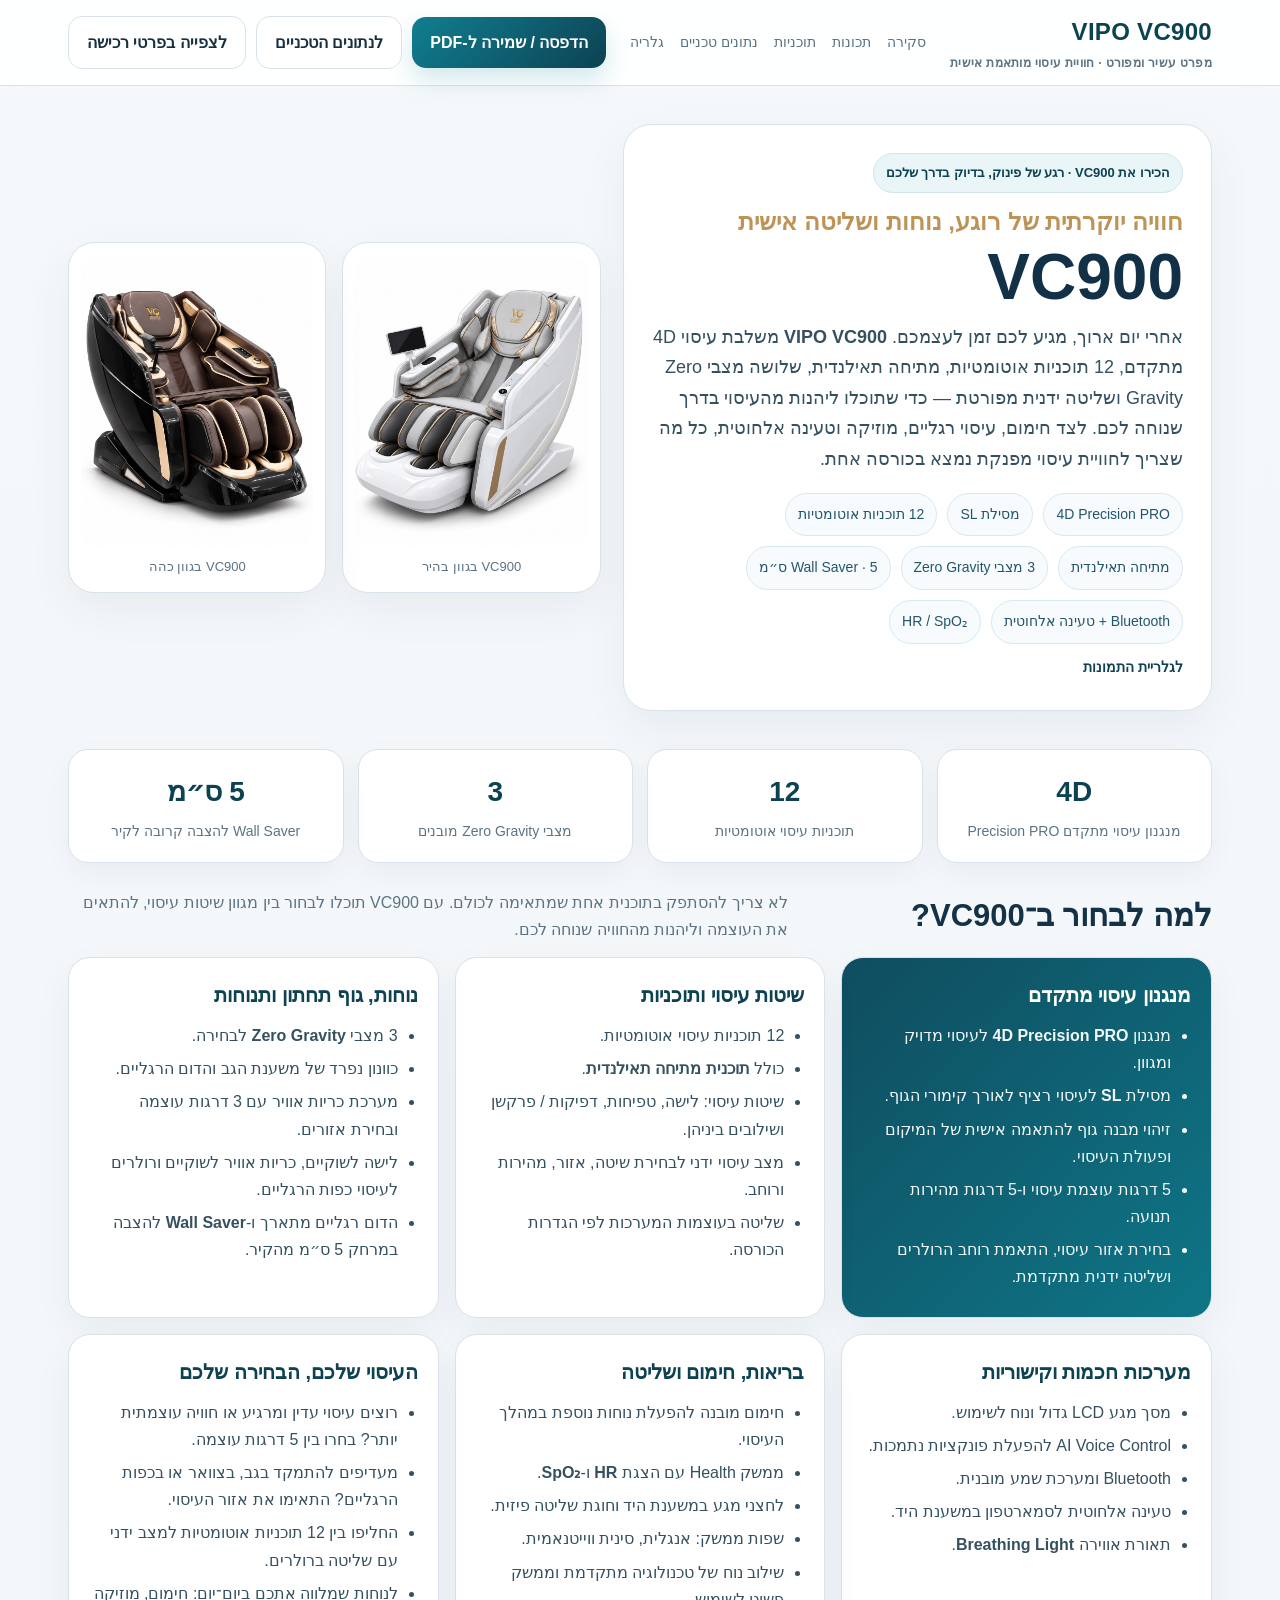
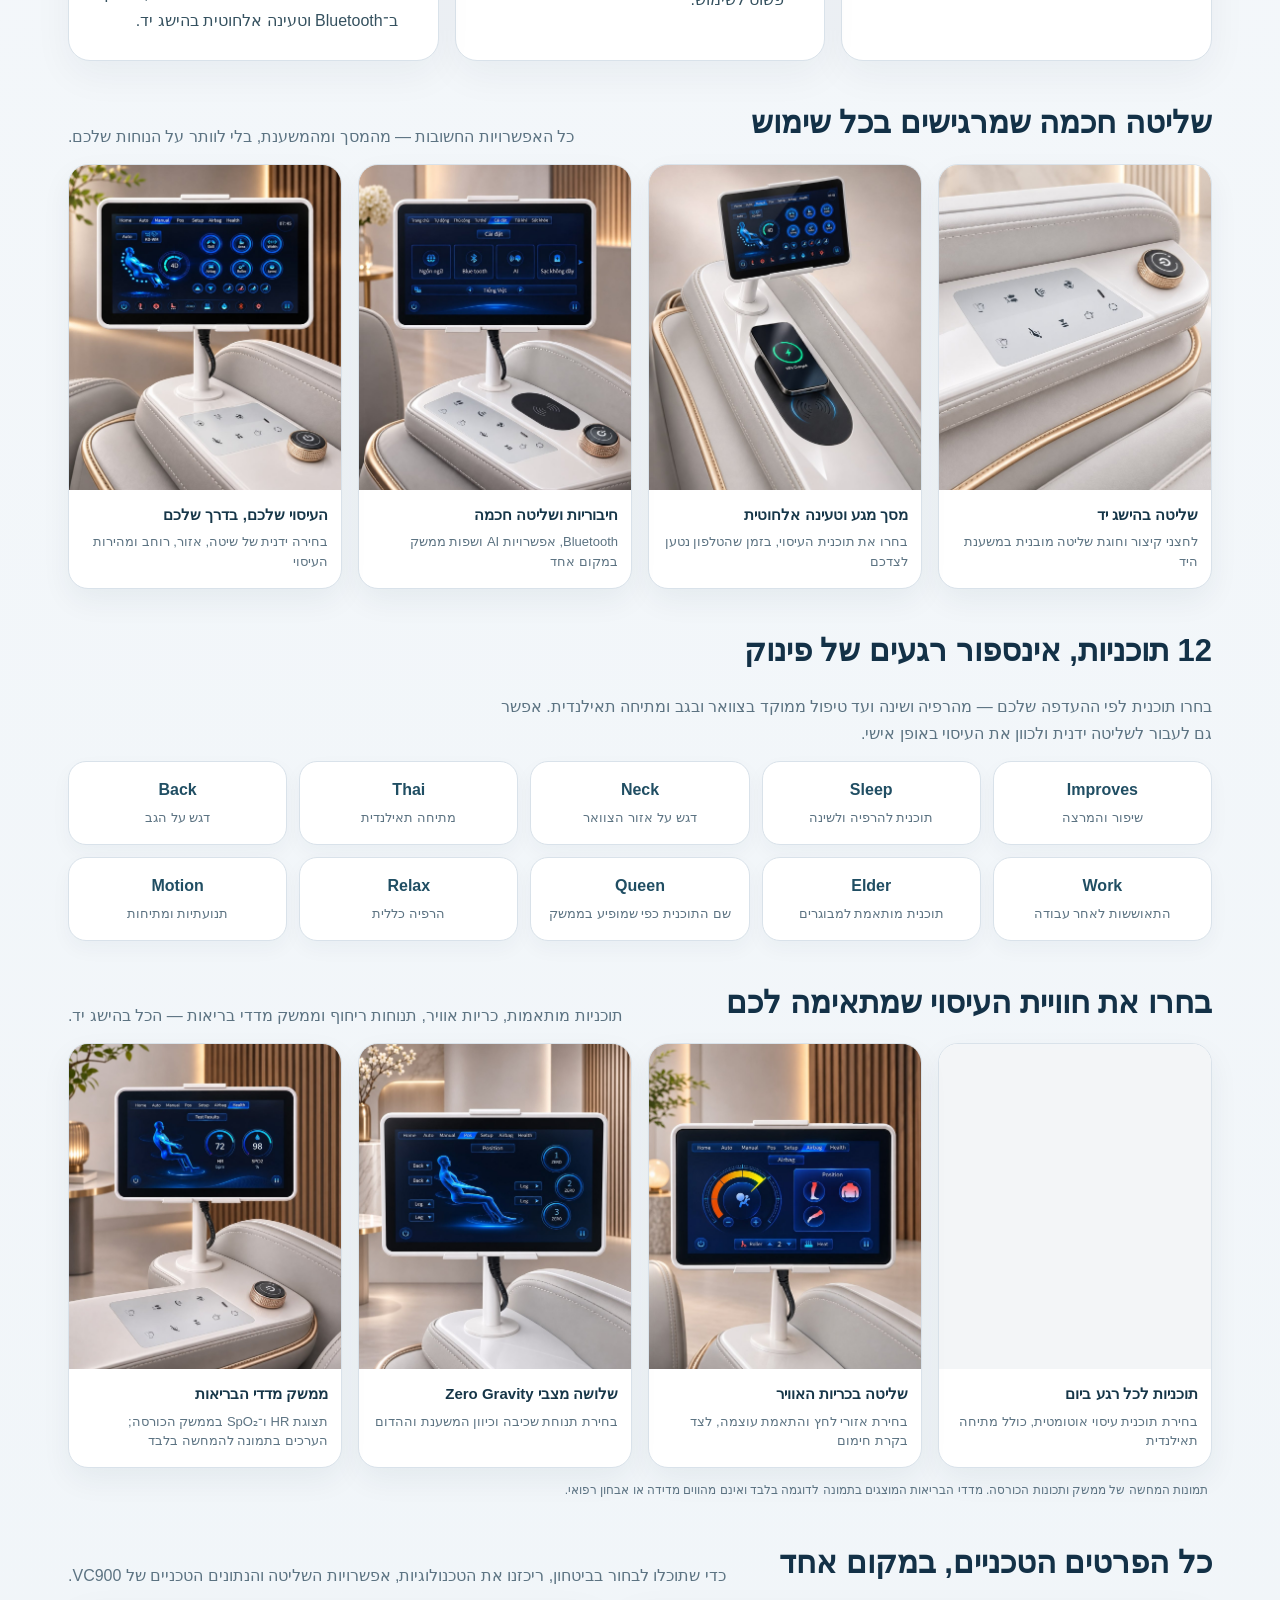
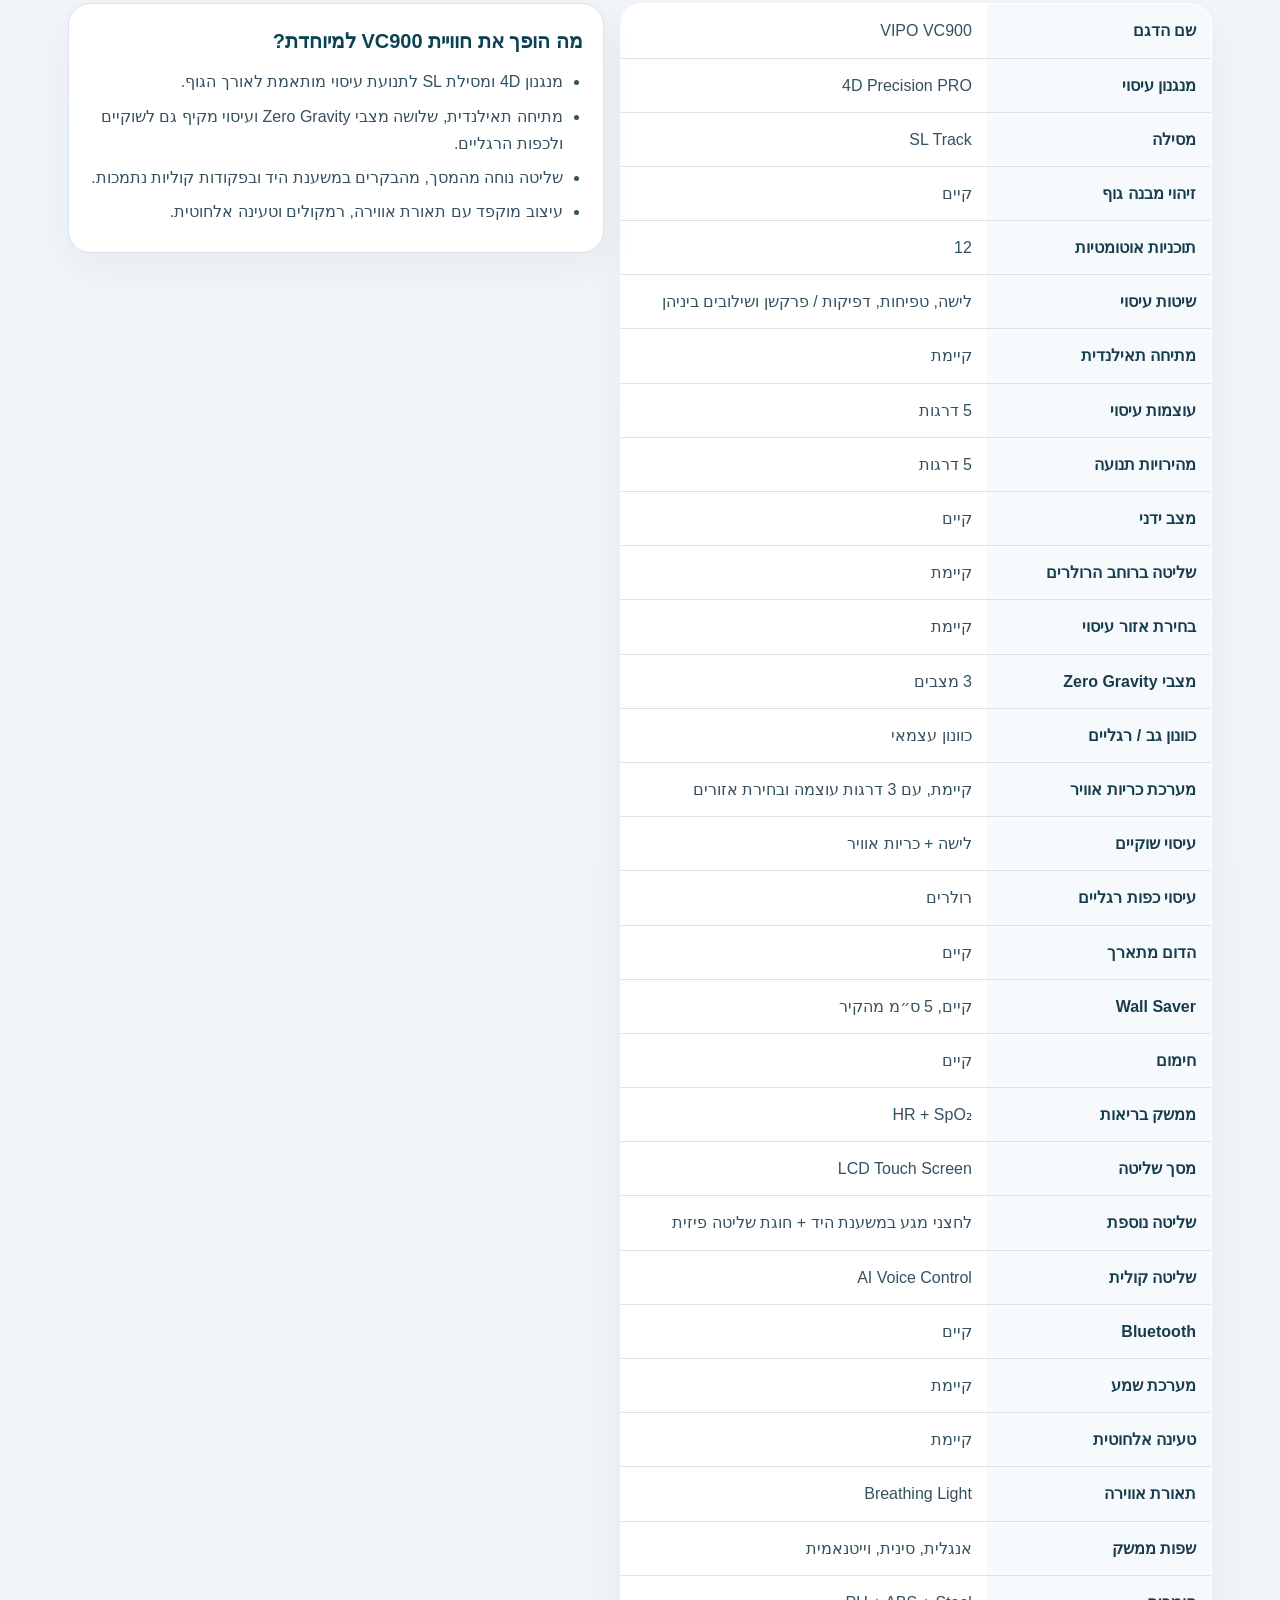
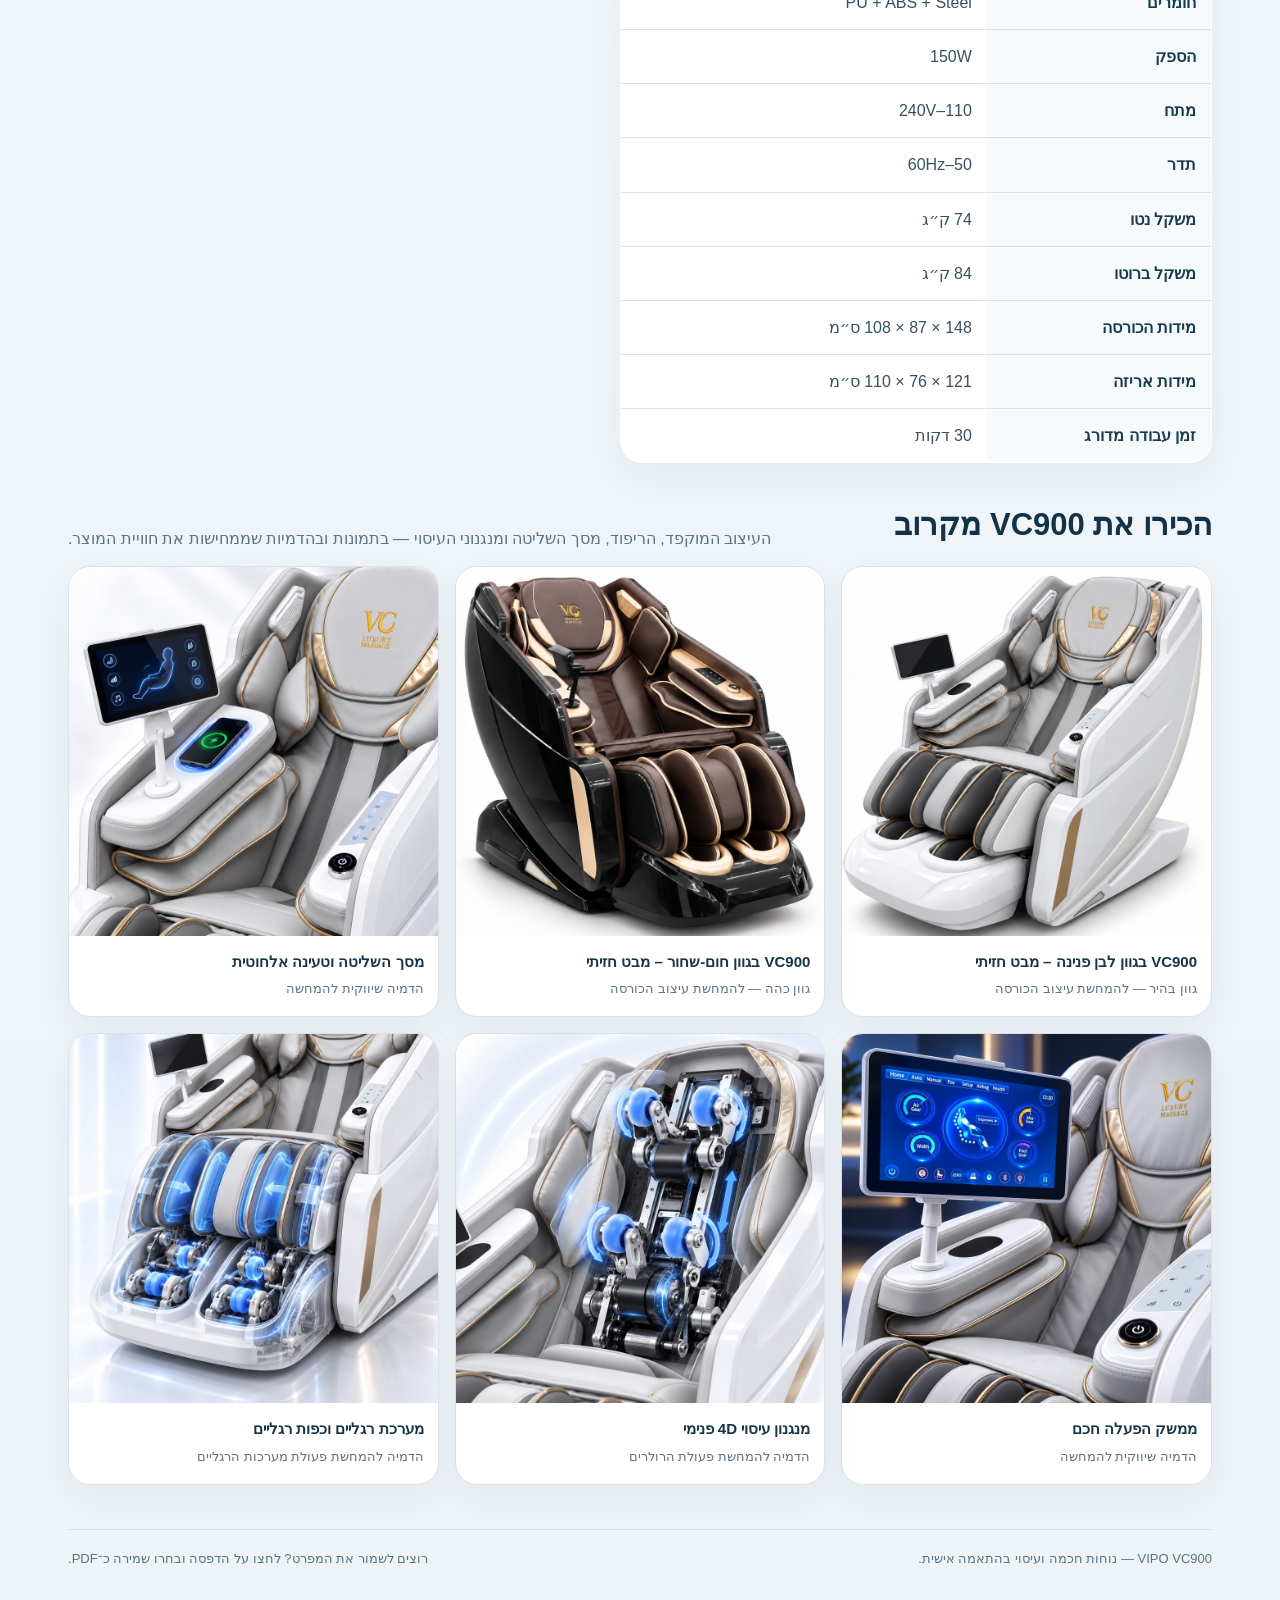
==== catalog.html @ e12b2adc "Add printable VIPO VC900 customer catalog link." ====
<!DOCTYPE html>

<html dir="rtl" lang="he">
<head>
<meta charset="utf-8"/>
<meta content="width=device-width, initial-scale=1" name="viewport"/>
<title>VIPO VC900 | חוויית עיסוי פרימיום אצלכם בבית</title>
<meta content="המפרט הטכני המלא של כורסת העיסוי VIPO VC900 — 4D, מסילת SL, 12 תוכניות, Zero Gravity, Bluetooth, טעינה אלחוטית, חימום ועוד." name="description"/>
<style>
:root{--bg:#f6f8fb;--card:#ffffff;--ink:#163042;--muted:#5c7382;--line:#d9e2ea;--brand:#0d4252;--brand2:#0f7f91;--gold:#be9356;--soft:#eaf5f7;--print:#111;}
*{box-sizing:border-box}
html{scroll-behavior:smooth}
body{margin:0;font-family:Arial,'Noto Sans Hebrew',sans-serif;background:linear-gradient(180deg,#f5f8fb 0%,#edf3f7 100%);color:var(--ink);line-height:1.7}
a{color:inherit;text-decoration:none}
img{max-width:100%;display:block}
.container{max-width:1180px;margin:auto;padding:0 18px 60px}
.topbar{position:sticky;top:0;z-index:30;background:rgba(255,255,255,.88);backdrop-filter:blur(14px);border-bottom:1px solid var(--line)}
.topbar-inner{max-width:1180px;margin:auto;padding:12px 18px;display:flex;justify-content:space-between;align-items:center;gap:14px;flex-wrap:wrap}
.logo{font-size:24px;font-weight:900;letter-spacing:.3px;color:var(--brand)}
.logo small{display:block;font-size:12px;color:var(--muted);font-weight:600}
.nav{display:flex;gap:16px;flex-wrap:wrap;font-size:14px;color:var(--muted)}
.nav a:hover{color:var(--brand2)}
.actions{display:flex;gap:10px;align-items:center;flex-wrap:wrap}
.btn{appearance:none;border:none;border-radius:14px;padding:12px 18px;font:inherit;cursor:pointer;font-weight:700}
.btn-primary{background:linear-gradient(135deg,var(--brand2),var(--brand));color:#fff;box-shadow:0 12px 24px rgba(15,127,145,.18)}
.btn-light{background:#fff;border:1px solid var(--line);color:var(--ink)}
.hero{padding:38px 0 22px;display:grid;grid-template-columns:1.05fr .95fr;gap:22px;align-items:center}
.hero-copy{background:var(--card);border:1px solid var(--line);border-radius:28px;padding:28px 28px 30px;box-shadow:0 18px 45px rgba(16,44,67,.06)}
.eyebrow{display:inline-flex;align-items:center;gap:8px;background:var(--soft);border:1px solid #cfe5eb;color:var(--brand);padding:8px 12px;border-radius:999px;font-size:13px;font-weight:700}
h1{margin:16px 0 10px;font-size:clamp(34px,6.2vw,64px);line-height:1.05;color:#123147}
h1 small{display:block;font-size:clamp(17px,2.7vw,24px);font-weight:700;color:var(--gold);margin-bottom:10px}
.lead{font-size:18px;color:#35515f;margin:0 0 18px}
.pills{display:flex;flex-wrap:wrap;gap:10px;margin:16px 0 0}
.pill{background:#f7fbfd;border:1px solid #d7e9ef;border-radius:999px;padding:9px 12px;font-size:14px;color:#24556a}
.hero-visual{display:grid;grid-template-columns:1fr 1fr;gap:16px}
.hero-visual .panel{background:var(--card);border:1px solid var(--line);border-radius:26px;padding:12px;box-shadow:0 18px 45px rgba(16,44,67,.06)}
.hero-visual img{border-radius:18px;aspect-ratio:4/5;object-fit:cover;width:100%}
.hero-visual .caption{padding:10px 6px 2px;font-size:13px;color:var(--muted);text-align:center}
.grid-metrics{display:grid;grid-template-columns:repeat(4,1fr);gap:14px;margin:16px 0 8px}
.metric{background:var(--card);border:1px solid var(--line);border-radius:20px;padding:18px 16px;text-align:center;box-shadow:0 10px 28px rgba(16,44,67,.05)}
.metric strong{display:block;font-size:28px;color:var(--brand);margin-bottom:4px}
.metric span{display:block;font-size:14px;color:var(--muted)}
.section{padding:18px 0}
.section-title{display:flex;justify-content:space-between;align-items:flex-end;gap:15px;margin-bottom:14px;flex-wrap:wrap}
.section-title h2{margin:0;font-size:31px;color:#133147}
.section-title p{margin:0;color:var(--muted);max-width:720px}
.cards{display:grid;grid-template-columns:repeat(3,1fr);gap:16px}
.card{background:var(--card);border:1px solid var(--line);border-radius:22px;padding:20px;box-shadow:0 14px 38px rgba(16,44,67,.05)}
.card h3{margin:0 0 10px;font-size:20px;color:var(--brand)}
.card ul{margin:0;padding-inline-start:20px}
.card li{margin:6px 0;color:#35515f}
.highlight{background:linear-gradient(135deg,#0f4d5f,#0e7687);color:#fff}
.highlight h3,.highlight li{color:#fff}
.highlight li{opacity:.95}
.programs{display:grid;grid-template-columns:repeat(5,1fr);gap:12px}
.program{background:var(--card);border:1px solid var(--line);border-radius:18px;padding:14px;text-align:center;font-weight:700;color:#204e63;box-shadow:0 8px 20px rgba(16,44,67,.04)}
.program small{display:block;color:var(--muted);font-weight:500;margin-top:4px}
.info-box{background:#fff8ef;border:1px solid #f1e0bb;border-radius:22px;padding:18px 20px;color:#5e5138}
.info-box strong{color:#845f27}
.spec-wrap{display:grid;grid-template-columns:1.05fr .95fr;gap:16px}
.spec-table{width:100%;border-collapse:collapse;background:var(--card);border:1px solid var(--line);border-radius:22px;overflow:hidden;box-shadow:0 14px 38px rgba(16,44,67,.05)}
.spec-table th,.spec-table td{padding:13px 15px;border-bottom:1px solid var(--line);vertical-align:top}
.spec-table tr:last-child th,.spec-table tr:last-child td{border-bottom:none}
.spec-table th{text-align:right;background:#f7fafc;width:38%;color:#173c4d;font-weight:700}
.spec-table td{color:#35515f}
.note-list{margin:0;padding-inline-start:20px}
.note-list li{margin:7px 0;color:#35515f}
.gallery{display:grid;grid-template-columns:repeat(3,1fr);gap:16px}
.gallery-card{margin:0;background:var(--card);border:1px solid var(--line);border-radius:22px;overflow:hidden;box-shadow:0 14px 38px rgba(16,44,67,.05)}
.gallery-card img{width:100%;aspect-ratio:1/1;object-fit:cover;background:#eef3f7}
.gallery-card figcaption{padding:13px 14px 16px}
.gallery-card strong{display:block;font-size:15px;color:#163648;margin-bottom:4px}
.gallery-card span{display:block;font-size:13px;color:var(--muted)}
.small-gallery .gallery-card img{aspect-ratio:3/4}
.footer{margin-top:26px;padding-top:18px;border-top:1px solid var(--line);color:var(--muted);font-size:13px;display:flex;justify-content:space-between;gap:16px;flex-wrap:wrap}
.badge{display:inline-flex;align-items:center;gap:6px;background:#eef7ea;border:1px solid #d7e9cf;color:#385c2f;padding:7px 10px;border-radius:999px;font-size:12px;font-weight:700}
.jump{display:inline-flex;gap:10px;flex-wrap:wrap;margin-top:12px}
.jump a{font-size:14px;color:var(--brand);font-weight:700}
@media (max-width:980px){.hero,.spec-wrap{grid-template-columns:1fr}.cards{grid-template-columns:1fr 1fr}.grid-metrics{grid-template-columns:repeat(2,1fr)}.gallery{grid-template-columns:repeat(2,1fr)}.programs{grid-template-columns:repeat(3,1fr)}}
@media (max-width:640px){.hero-copy{padding:22px}.hero-visual{grid-template-columns:1fr}.cards,.gallery,.programs,.grid-metrics{grid-template-columns:1fr}.nav{display:none}.topbar-inner{align-items:flex-start}h1{letter-spacing:-1px}}
@media print{@page{size:A4;margin:12mm}body{background:#fff;color:var(--print);font-size:11pt}.topbar,.actions,.jump{display:none!important}.container{max-width:none;padding:0}.hero,.spec-wrap,.cards,.gallery,.grid-metrics,.programs{display:block}.hero-copy,.panel,.metric,.card,.gallery-card,.spec-table,.info-box{break-inside:avoid;box-shadow:none;border:1px solid #cfcfcf;background:#fff}.hero-visual{display:flex;gap:12px}.hero-visual .panel{width:48%}.cards .card,.gallery .gallery-card{margin-bottom:12px}.gallery-card img{aspect-ratio:auto;max-height:150mm;object-fit:contain}a{text-decoration:none}}

@media print { .hero-visual .panel {break-inside:avoid;} #renders .gallery-card, #proof .gallery-card {display:inline-block;width:46%;vertical-align:top;margin:0 1% 12px;} #renders .gallery-card img, #proof .gallery-card img {max-height:90mm;object-fit:contain;} .spec-table tr {break-inside:avoid;} }
/* VC900 customer feature galleries */
.vc900-photo-grid{display:grid;grid-template-columns:repeat(4,minmax(0,1fr));gap:16px}
.vc900-photo-grid .new-photo{margin:0;background:#fff;border:1px solid var(--line);border-radius:20px;overflow:hidden;box-shadow:0 12px 30px rgba(16,44,67,.06)}
.vc900-photo-grid .new-photo img{display:block;width:100%;height:325px;object-fit:cover;object-position:center center;background:#f3f5f7}
.vc900-photo-grid figcaption{padding:12px 13px 15px;min-height:98px}
.vc900-photo-grid figcaption strong{display:block;color:#163648;font-size:15px}
.vc900-photo-grid figcaption span{display:block;font-size:13px;color:var(--muted);line-height:1.5;margin-top:5px}
.vc900-gallery-note{font-size:12px;color:var(--muted);margin:12px 4px 0}
@media(max-width:900px){.vc900-photo-grid{grid-template-columns:repeat(2,minmax(0,1fr))}}
@media(max-width:580px){.vc900-photo-grid{grid-template-columns:repeat(2,minmax(0,1fr));gap:9px}.vc900-photo-grid .new-photo img{height:210px}.vc900-photo-grid figcaption{padding:10px;min-height:112px}.vc900-photo-grid figcaption strong{font-size:13px}.vc900-photo-grid figcaption span{font-size:12px}}
@media print{.vc900-photo-grid{display:grid;grid-template-columns:repeat(2,1fr);gap:9px}.vc900-photo-grid .new-photo{break-inside:avoid;box-shadow:none}.vc900-photo-grid .new-photo img{height:110mm;object-fit:contain}.vc900-photo-grid figcaption{min-height:0}.vc900-gallery-section{break-before:page}}
</style>
</head>
<body>
<header class="topbar">
<div class="topbar-inner">
<div class="logo">VIPO VC900<small>מפרט עשיר ומפורט · חוויית עיסוי מותאמת אישית</small></div>
<nav aria-label="ניווט" class="nav">
<a href="#overview">סקירה</a>
<a href="#features">תכונות</a>
<a href="#programs">תוכניות</a>
<a href="#specs">נתונים טכניים</a>
<a href="#renders">גלריה</a>

</nav>
<div class="actions">
<button class="btn btn-primary" id="printBtn" type="button">הדפסה / שמירה ל‑PDF</button>
<a class="btn btn-light" href="#specs">לנתונים הטכניים</a>
<a class="btn btn-light" href="https://vipogroup.github.io/VC900-for-sale-view/" rel="noopener noreferrer" target="_blank">לצפייה בפרטי רכישה</a></div>
</div>
</header>
<main class="container">
<section class="hero" id="overview">
<div class="hero-copy">
<div class="eyebrow">הכירו את VC900 · רגע של פינוק, בדיוק בדרך שלכם</div>
<h1><small>חוויה יוקרתית של רוגע, נוחות ושליטה אישית</small>VC900</h1>
<p class="lead">אחרי יום ארוך, מגיע לכם זמן לעצמכם. <strong>VIPO VC900</strong> משלבת עיסוי 4D מתקדם, 12 תוכניות אוטומטיות, מתיחה תאילנדית, שלושה מצבי Zero Gravity ושליטה ידנית מפורטת — כדי שתוכלו ליהנות מהעיסוי בדרך שנוחה לכם. לצד חימום, עיסוי רגליים, מוזיקה וטעינה אלחוטית, כל מה שצריך לחוויית עיסוי מפנקת נמצא בכורסה אחת.</p>
<div class="pills">
<span class="pill">4D Precision PRO</span>
<span class="pill">מסילת SL</span>
<span class="pill">12 תוכניות אוטומטיות</span>
<span class="pill">מתיחה תאילנדית</span>
<span class="pill">3 מצבי Zero Gravity</span>
<span class="pill">Wall Saver · 5 ס״מ</span>
<span class="pill">Bluetooth + טעינה אלחוטית</span>
<span class="pill">HR / SpO₂</span>
</div>
<div class="jump">
<a href="#renders">לגלריית התמונות</a>

</div>
</div>
<div class="hero-visual">
<div class="panel"><img alt="VIPO VC900 בגוון לבן" src="[data-uri]"/><div class="caption">VC900 בגוון בהיר</div></div>
<div class="panel"><img alt="VIPO VC900 בגוון חום-שחור" src="[data-uri]"/><div class="caption">VC900 בגוון כהה</div></div>
</div>
</section>
<section aria-label="מדדים עיקריים" class="grid-metrics">
<div class="metric"><strong>4D</strong><span>מנגנון עיסוי מתקדם Precision PRO</span></div>
<div class="metric"><strong>12</strong><span>תוכניות עיסוי אוטומטיות</span></div>
<div class="metric"><strong>3</strong><span>מצבי Zero Gravity מובנים</span></div>
<div class="metric"><strong>5 ס״מ</strong><span>Wall Saver להצבה קרובה לקיר</span></div>
</section>
<section class="section" id="features">
<div class="section-title"><h2>למה לבחור ב־VC900?</h2><p>לא צריך להסתפק בתוכנית אחת שמתאימה לכולם. עם VC900 תוכלו לבחור בין מגוון שיטות עיסוי, להתאים את העוצמה וליהנות מהחוויה שנוחה לכם.</p></div>
<div class="cards">
<article class="card highlight">
<h3>מנגנון עיסוי מתקדם</h3>
<ul>
<li>מנגנון <strong>4D Precision PRO</strong> לעיסוי מדויק ומגוון.</li>
<li>מסילת <strong>SL</strong> לעיסוי רציף לאורך קימורי הגוף.</li>
<li>זיהוי מבנה גוף להתאמה אישית של המיקום ופעולת העיסוי.</li>
<li>5 דרגות עוצמת עיסוי ו‑5 דרגות מהירות תנועה.</li>
<li>בחירת אזור עיסוי, התאמת רוחב הרולרים ושליטה ידנית מתקדמת.</li>
</ul>
</article>
<article class="card">
<h3>שיטות עיסוי ותוכניות</h3>
<ul>
<li>12 תוכניות עיסוי אוטומטיות.</li>
<li>כולל <strong>תוכנית מתיחה תאילנדית</strong>.</li>
<li>שיטות עיסוי: לישה, טפיחות, דפיקות / פרקשן ושילובים ביניהן.</li>
<li>מצב עיסוי ידני לבחירת שיטה, אזור, מהירות ורוחב.</li>
<li>שליטה בעוצמות המערכות לפי הגדרות הכורסה.</li>
</ul>
</article>
<article class="card">
<h3>נוחות, גוף תחתון ותנוחות</h3>
<ul>
<li>3 מצבי <strong>Zero Gravity</strong> לבחירה.</li>
<li>כוונון נפרד של משענת הגב והדום הרגליים.</li>
<li>מערכת כריות אוויר עם 3 דרגות עוצמה ובחירת אזורים.</li>
<li>לישה לשוקיים, כריות אוויר לשוקיים ורולרים לעיסוי כפות הרגליים.</li>
<li>הדום רגליים מתארך ו‑<strong>Wall Saver</strong> להצבה במרחק 5 ס״מ מהקיר.</li>
</ul>
</article>
<article class="card">
<h3>מערכות חכמות וקישוריות</h3>
<ul>
<li>מסך מגע LCD גדול ונוח לשימוש.</li>
<li>AI Voice Control להפעלת פונקציות נתמכות.</li>
<li>Bluetooth ומערכת שמע מובנית.</li>
<li>טעינה אלחוטית לסמארטפון במשענת היד.</li>
<li>תאורת אווירה <strong>Breathing Light</strong>.</li>
</ul>
</article>
<article class="card">
<h3>בריאות, חימום ושליטה</h3>
<ul>
<li>חימום מובנה להפעלת נוחות נוספת במהלך העיסוי.</li>
<li>ממשק Health עם הצגת <strong>HR</strong> ו‑<strong>SpO₂</strong>.</li>
<li>לחצני מגע במשענת היד וחוגת שליטה פיזית.</li>
<li>שפות ממשק: אנגלית, סינית ווייטנאמית.</li>
<li>שילוב נוח של טכנולוגיה מתקדמת וממשק פשוט לשימוש.</li>
</ul>
</article>
<article class="card">
<h3>העיסוי שלכם, הבחירה שלכם</h3>
<ul><li>רוצים עיסוי עדין ומרגיע או חוויה עוצמתית יותר? בחרו בין 5 דרגות עוצמה.</li><li>מעדיפים להתמקד בגב, בצוואר או בכפות הרגליים? התאימו את אזור העיסוי.</li><li>החליפו בין 12 תוכניות אוטומטיות למצב ידני עם שליטה ברולרים.</li><li>לנוחות שמלווה אתכם ביום־יום: חימום, מוזיקה ב־Bluetooth וטעינה אלחוטית בהישג יד.</li></ul>
</article>
</div>
</section>
<section id="smart-controls-gallery" class="section vc900-gallery-section"><div class="section-title"><h2>שליטה חכמה שמרגישים בכל שימוש</h2><p>כל האפשרויות החשובות — מהמסך ומהמשענת, בלי לוותר על הנוחות שלכם.</p></div><div class="vc900-photo-grid"><figure class="new-photo"><img loading="lazy" decoding="async" src="[data-uri]" alt="שליטה בהישג יד"><figcaption><strong>שליטה בהישג יד</strong><span>לחצני קיצור וחוגת שליטה מובנית במשענת היד</span></figcaption></figure>
<figure class="new-photo"><img loading="lazy" decoding="async" src="[data-uri]" alt="מסך מגע וטעינה אלחוטית"><figcaption><strong>מסך מגע וטעינה אלחוטית</strong><span>בחרו את תוכנית העיסוי, בזמן שהטלפון נטען לצדכם</span></figcaption></figure>
<figure class="new-photo"><img loading="lazy" decoding="async" src="[data-uri]" alt="חיבוריות ושליטה חכמה"><figcaption><strong>חיבוריות ושליטה חכמה</strong><span>Bluetooth, אפשרויות AI ושפות ממשק במקום אחד</span></figcaption></figure>
<figure class="new-photo"><img loading="lazy" decoding="async" src="[data-uri]" alt="העיסוי שלכם, בדרך שלכם"><figcaption><strong>העיסוי שלכם, בדרך שלכם</strong><span>בחירה ידנית של שיטה, אזור, רוחב ומהירות העיסוי</span></figcaption></figure></div></section>
<section class="section" id="programs">
<div class="section-title"><h2>12 תוכניות, אינספור רגעים של פינוק</h2><p>בחרו תוכנית לפי ההעדפה שלכם — מהרפיה ושינה ועד טיפול ממוקד בצוואר ובגב ומתיחה תאילנדית. אפשר גם לעבור לשליטה ידנית ולכוון את העיסוי באופן אישי.</p></div>
<div class="programs">
<div class="program">Improves<small>שיפור והמרצה</small></div>
<div class="program">Sleep<small>תוכנית להרפיה ולשינה</small></div>
<div class="program">Neck<small>דגש על אזור הצוואר</small></div>
<div class="program">Thai<small>מתיחה תאילנדית</small></div>
<div class="program">Back<small>דגש על הגב</small></div>
<div class="program">Work<small>התאוששות לאחר עבודה</small></div>
<div class="program">Elder<small>תוכנית מותאמת למבוגרים</small></div>
<div class="program">Queen<small>שם התוכנית כפי שמופיע בממשק</small></div>
<div class="program">Relax<small>הרפיה כללית</small></div>
<div class="program">Motion<small>תנועתיות ומתיחות</small></div>


</div>
</section>

<section id="massage-experience-gallery" class="section vc900-gallery-section"><div class="section-title"><h2>בחרו את חוויית העיסוי שמתאימה לכם</h2><p>תוכניות מותאמות, כריות אוויר, תנוחות ריחוף וממשק מדדי בריאות — הכל בהישג יד.</p></div><div class="vc900-photo-grid"><figure class="new-photo"><img loading="lazy" decoding="async" src="[data-uri]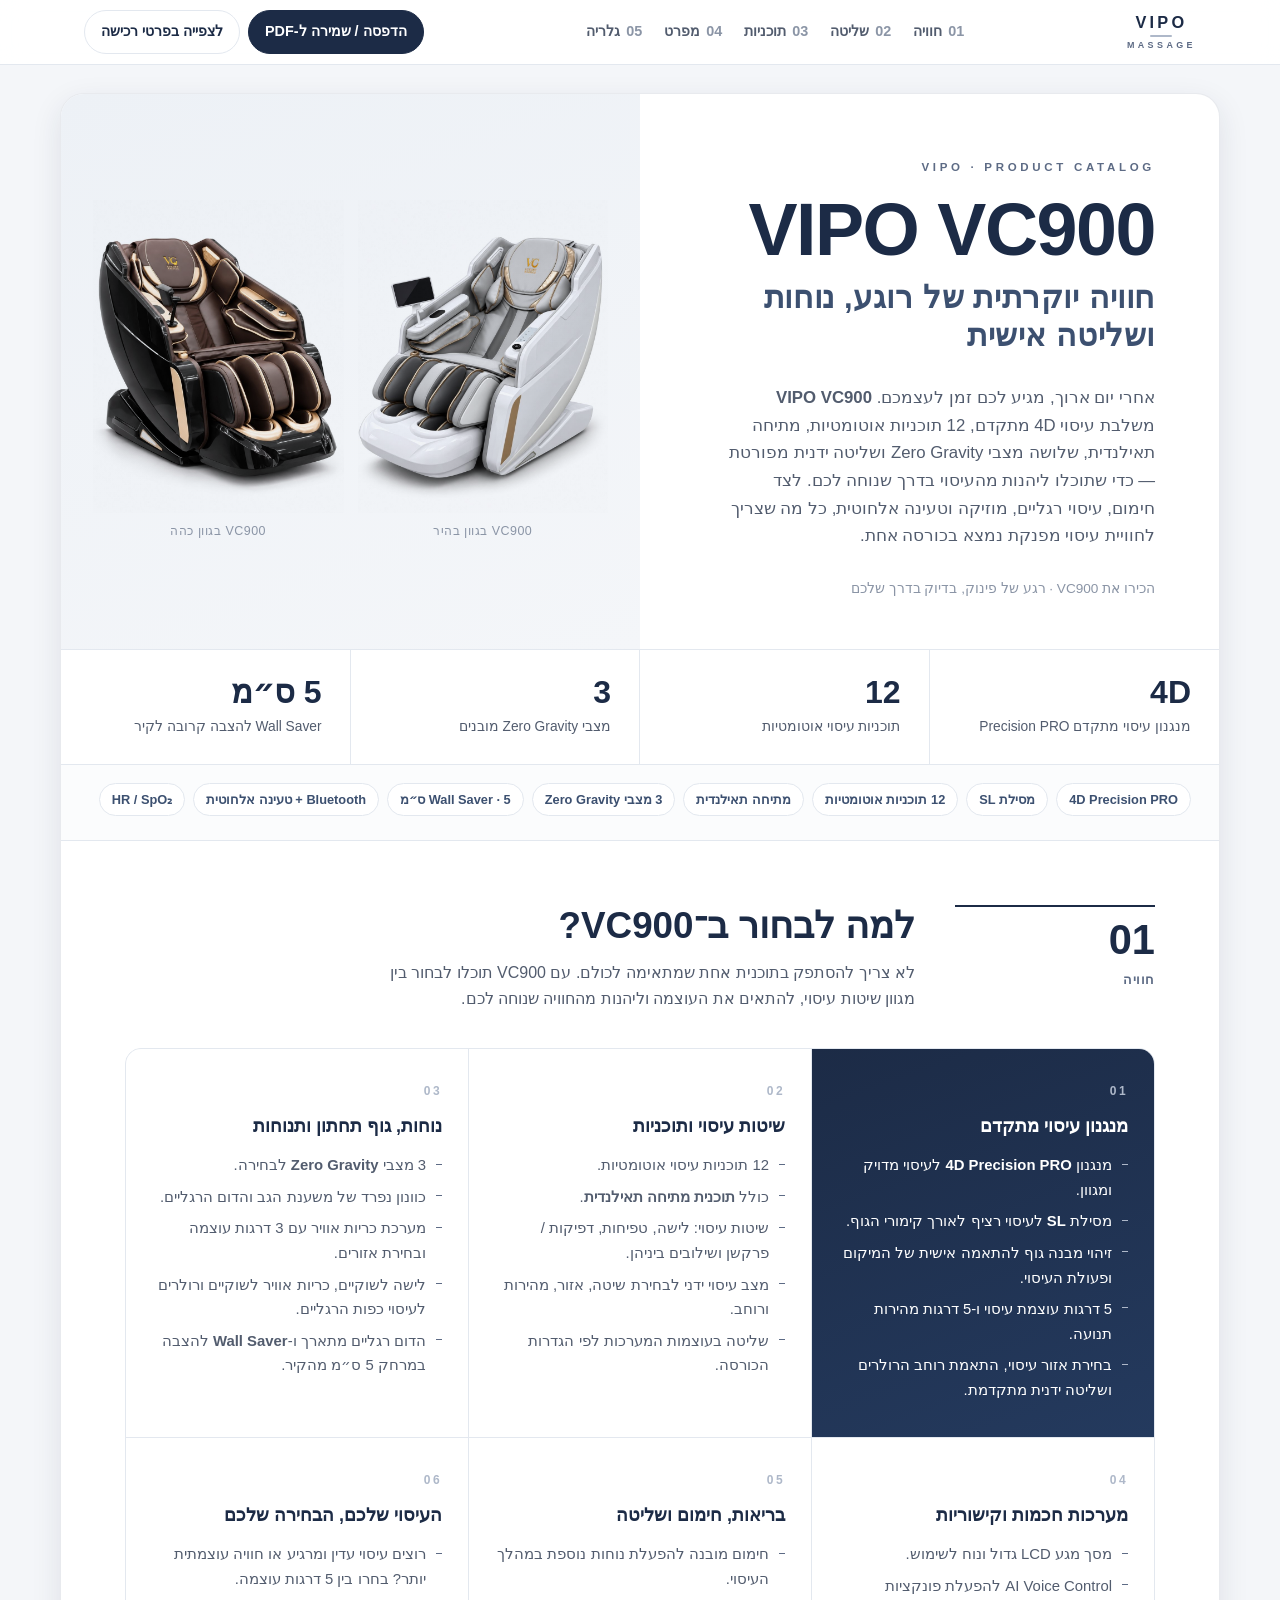
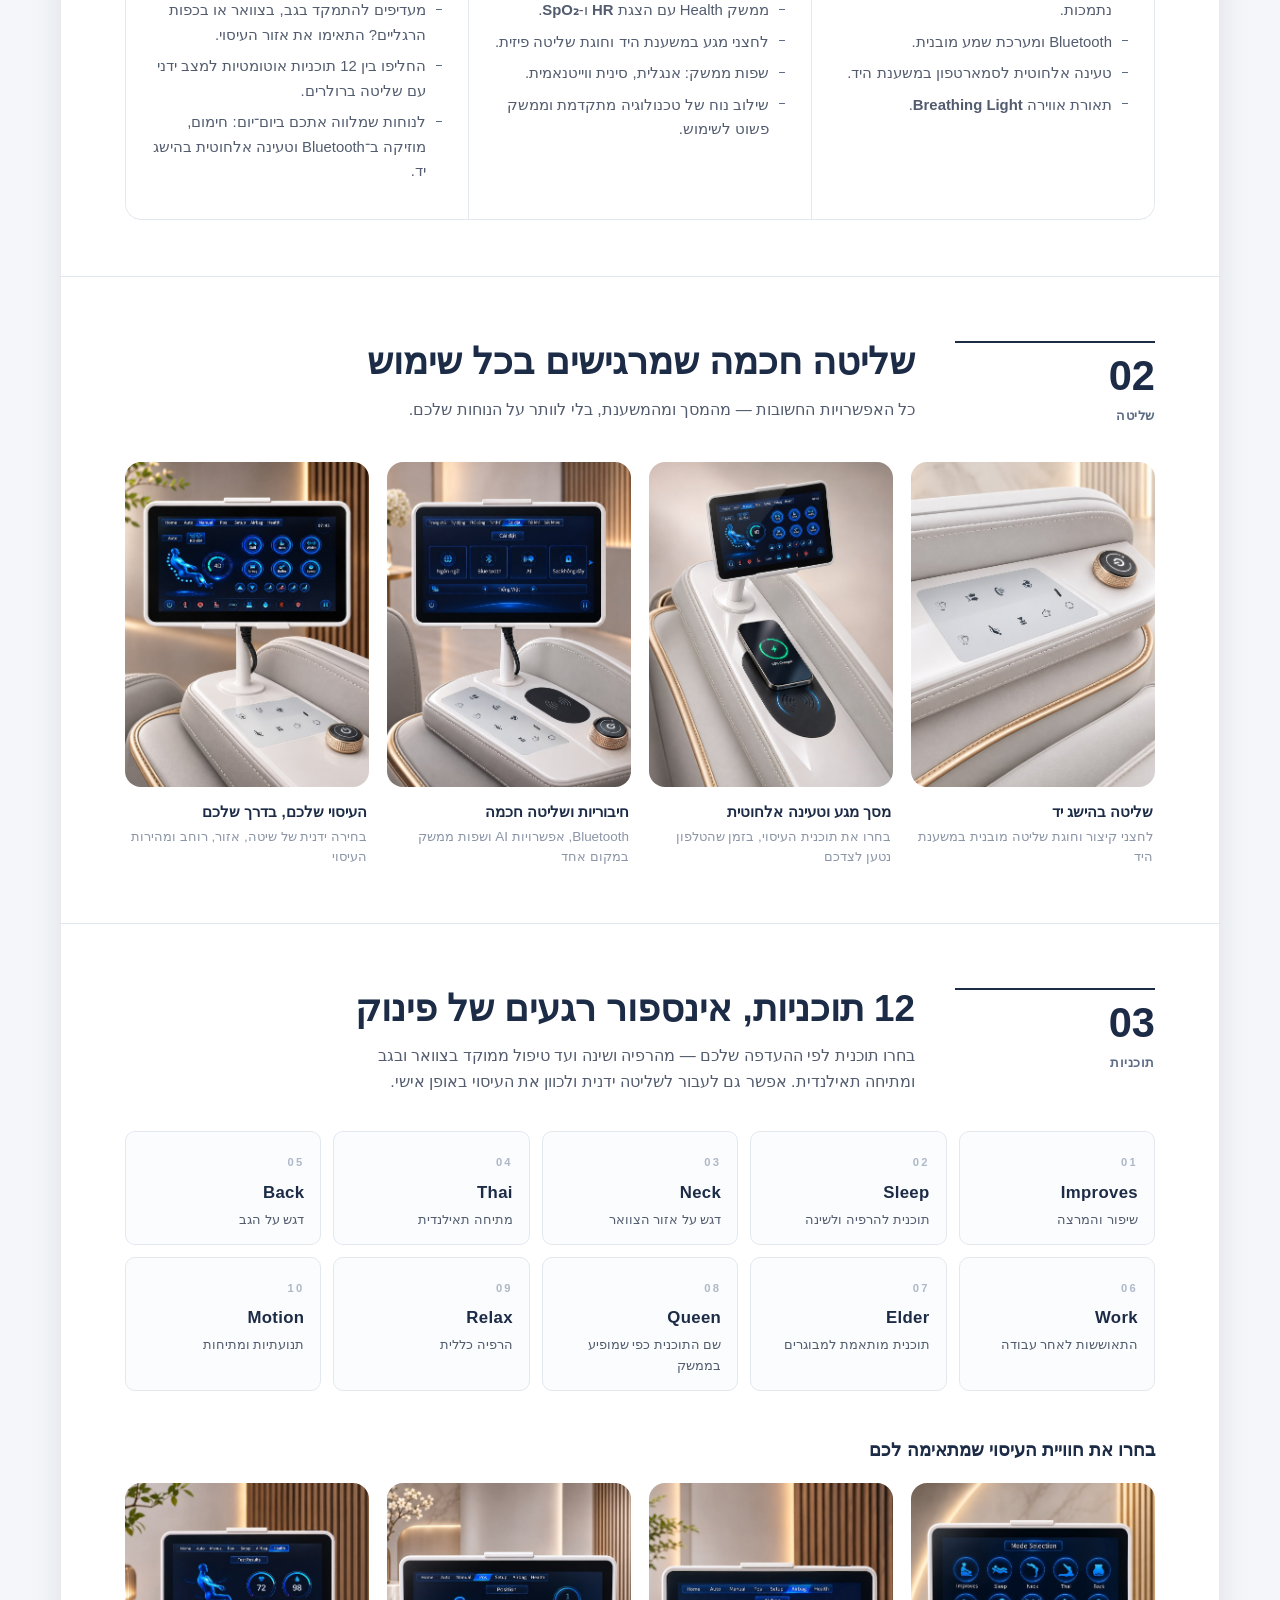
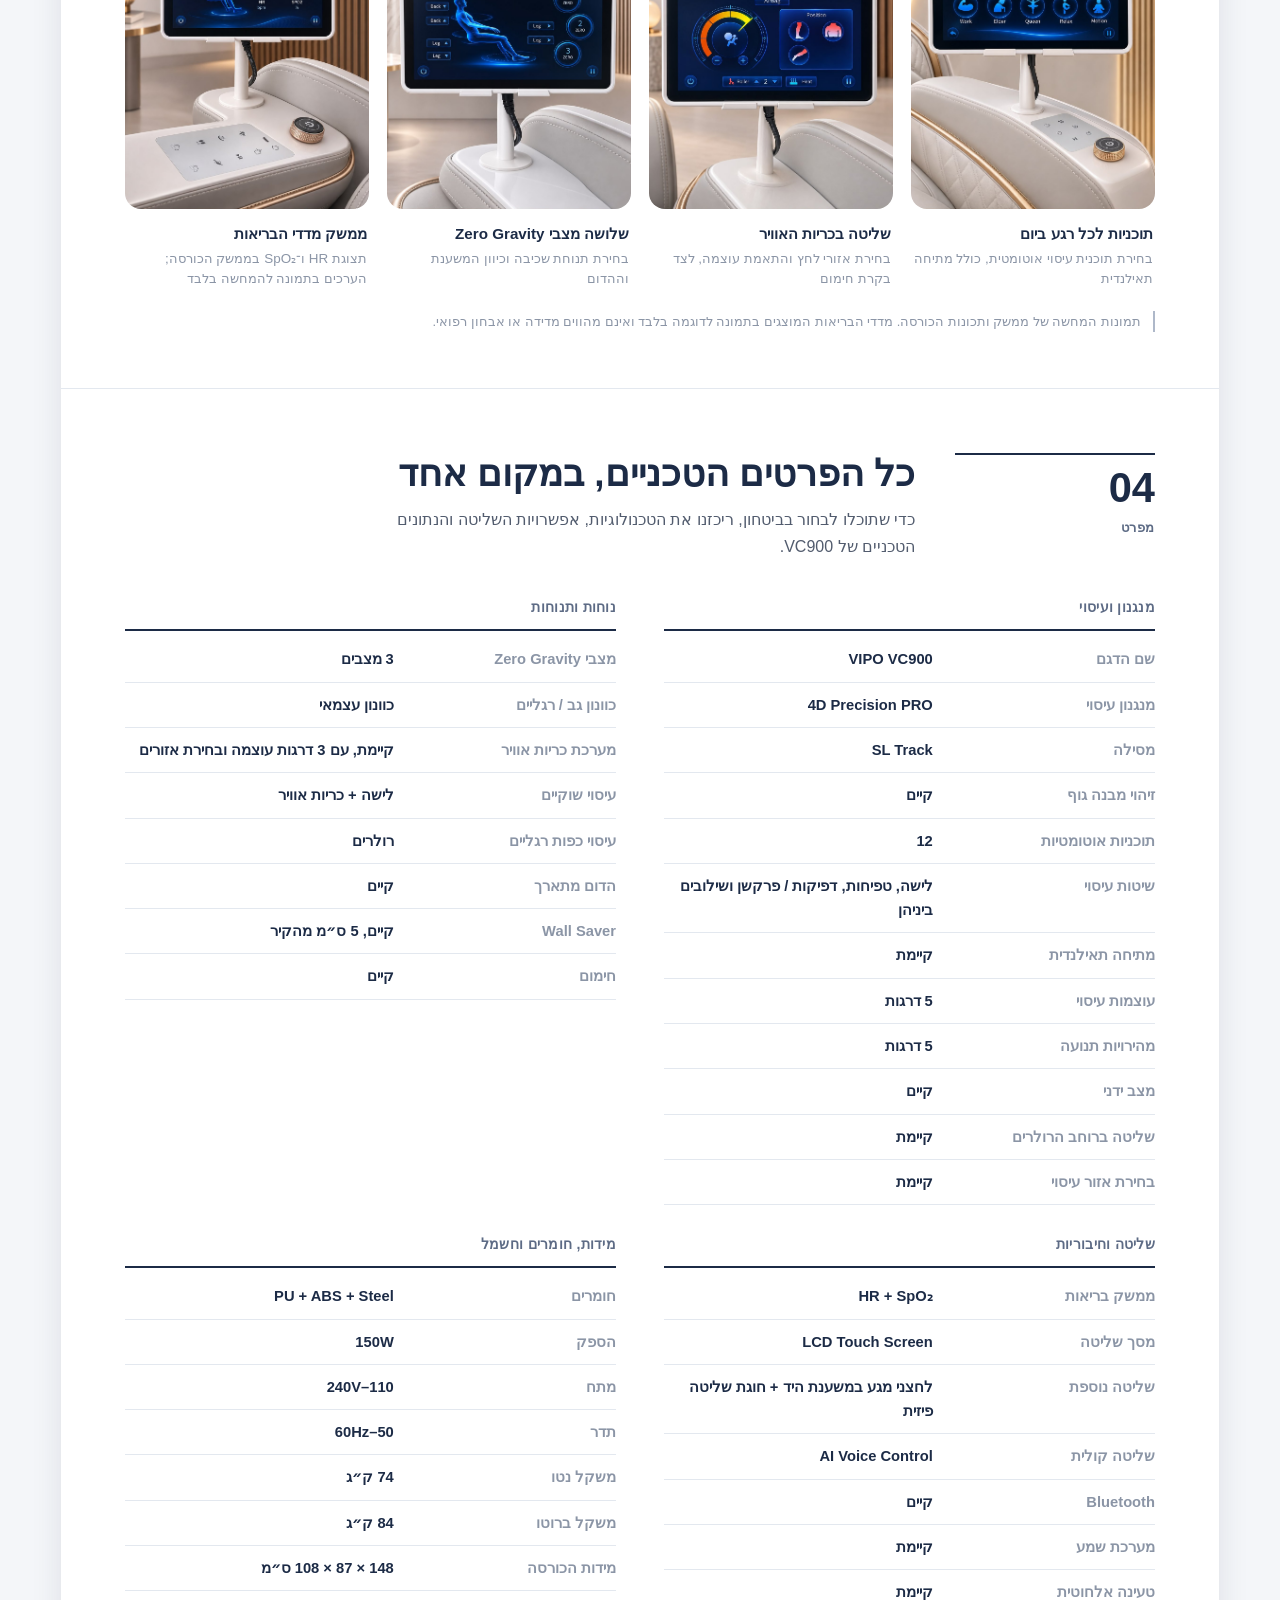
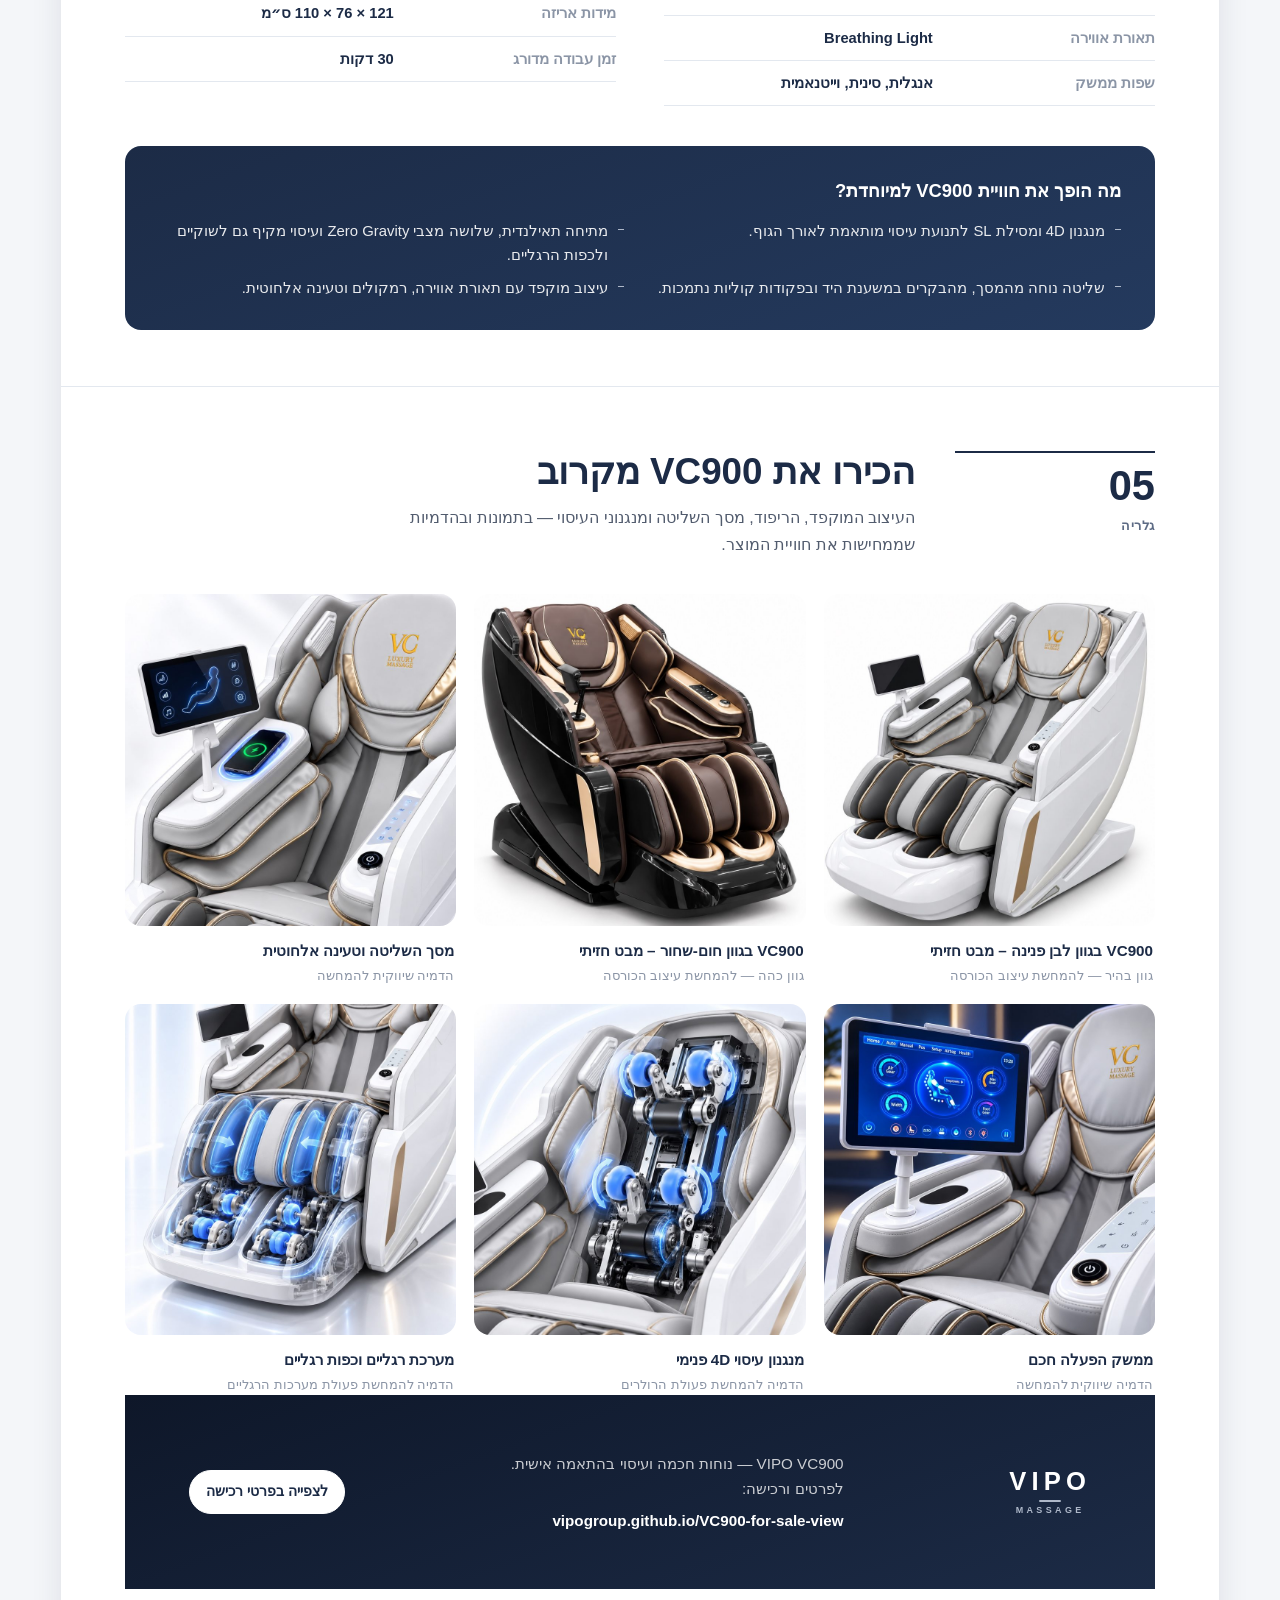
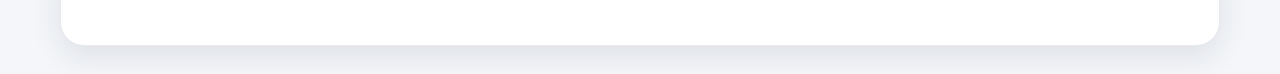
